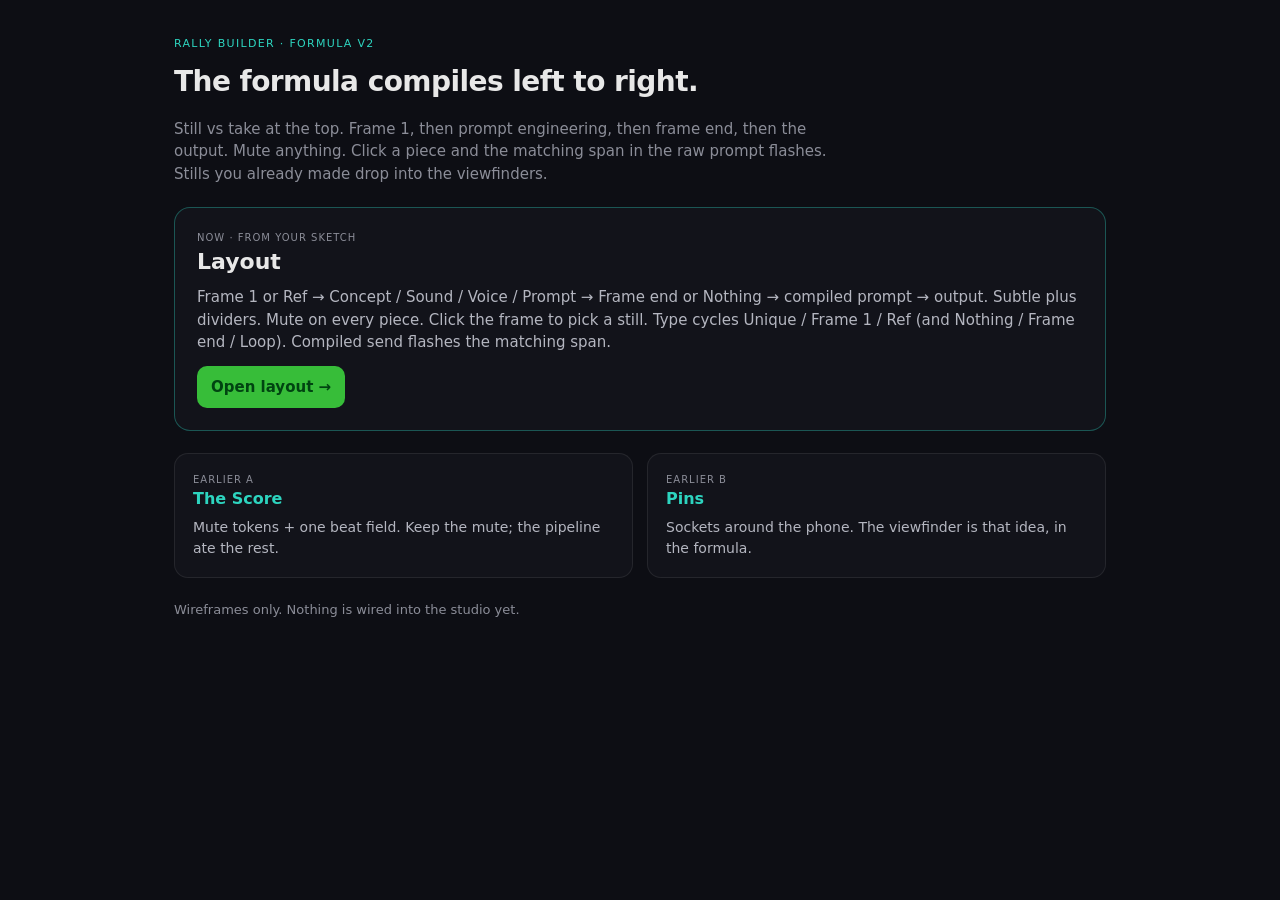
==== wireframes/formula/index.html @ 08499a57 "Replace the gallery with the one-clip editor. The repo now matches the running studio, and the env e" ====
<!DOCTYPE html>
<html lang="en">
<head>
<meta charset="utf-8" />
<meta name="viewport" content="width=device-width, initial-scale=1" />
<title>Formula replacements</title>
<style>
  :root {
    --bg: #0d0e14; --ink: #e8e8e8; --mute: #8b8d98;
    --line: rgba(255,255,255,.08); --teal: #2dd4bf; --green: #37BD39;
  }
  * { box-sizing: border-box; }
  html, body {
    margin: 0; min-height: 100%;
    background: var(--bg); color: var(--ink);
    font: 15px/1.5 ui-sans-serif, system-ui, -apple-system, sans-serif;
  }
  a { color: var(--teal); text-decoration: none; }
  .wrap { max-width: 980px; margin: 0 auto; padding: 36px 24px 80px; }
  .kicker {
    font-size: 11px; letter-spacing: .12em; text-transform: uppercase;
    color: var(--teal); margin-bottom: 8px;
  }
  h1 { font-size: 28px; font-weight: 700; letter-spacing: -.02em; margin: 0 0 12px; }
  .lede { color: var(--mute); max-width: 680px; margin-bottom: 22px; }
  .hero {
    background: #12131a; border: 1px solid rgba(45,212,191,.35);
    border-radius: 16px; padding: 22px; margin-bottom: 22px;
  }
  .hero h2 { margin: 0 0 8px; font-size: 22px; }
  .hero p { margin: 0 0 12px; color: #b4b6c0; }
  .go {
    display: inline-block; background: var(--green); color: #041;
    font-weight: 700; padding: 10px 14px; border-radius: 10px;
  }
  .grid { display: grid; grid-template-columns: 1fr 1fr; gap: 14px; }
  @media (max-width: 820px) { .grid { grid-template-columns: 1fr; } }
  .card {
    background: #12131a; border: 1px solid var(--line); border-radius: 14px;
    padding: 18px; color: #b4b6c0; font-size: 14px;
  }
  .card h3 { margin: 0 0 6px; color: var(--ink); font-size: 16px; }
  .tag { font-size: 10px; letter-spacing: .1em; text-transform: uppercase; color: var(--mute); }
  .note { margin-top: 22px; font-size: 13px; color: var(--mute); }
</style>
</head>
<body>
  <div class="wrap">
    <div class="kicker">Rally Builder · formula v2</div>
    <h1>The formula compiles left to right.</h1>
    <p class="lede">
      Still vs take at the top. Frame 1, then prompt engineering, then frame end,
      then the output. Mute anything. Click a piece and the matching span in the
      raw prompt flashes. Stills you already made drop into the viewfinders.
    </p>

    <div class="hero">
      <div class="tag">Now · from your sketch</div>
      <h2>Layout</h2>
      <p>
        Frame 1 or Ref → Concept / Sound / Voice / Prompt → Frame end or
        Nothing → compiled prompt → output. Subtle plus dividers. Mute on
        every piece. Click the frame to pick a still. Type cycles Unique /
        Frame 1 / Ref (and Nothing / Frame end / Loop). Compiled send
        flashes the matching span.
      </p>
      <a class="go" href="layout.html">Open layout →</a>
    </div>

    <div class="grid">
      <div class="card">
        <div class="tag">Earlier A</div>
        <h3><a href="score.html">The Score</a></h3>
        Mute tokens + one beat field. Keep the mute; the pipeline ate the rest.
      </div>
      <div class="card">
        <div class="tag">Earlier B</div>
        <h3><a href="pins.html">Pins</a></h3>
        Sockets around the phone. The viewfinder is that idea, in the formula.
      </div>
    </div>
    <p class="note">Wireframes only. Nothing is wired into the studio yet.</p>
  </div>
</body>
</html>
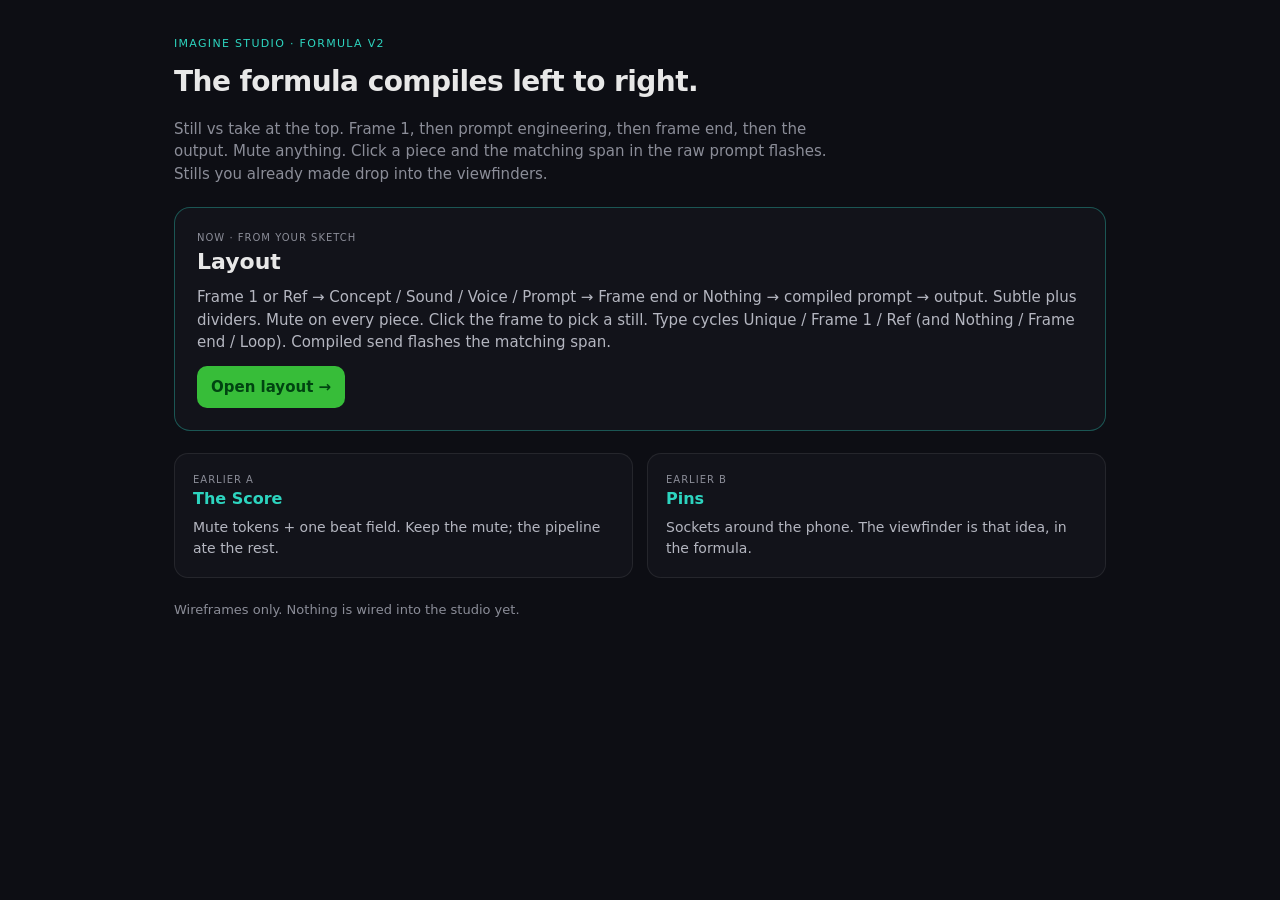
==== commit 8a592654: "Call the project Imagine Studio everywhere it is named. Drop the remaining Rally Builder title, wire" ====
--- a/wireframes/formula/index.html
+++ b/wireframes/formula/index.html
@@ -46,7 +46,7 @@
 </head>
 <body>
   <div class="wrap">
-    <div class="kicker">Rally Builder · formula v2</div>
+    <div class="kicker">Imagine Studio · formula v2</div>
     <h1>The formula compiles left to right.</h1>
     <p class="lede">
       Still vs take at the top. Frame 1, then prompt engineering, then frame end,
